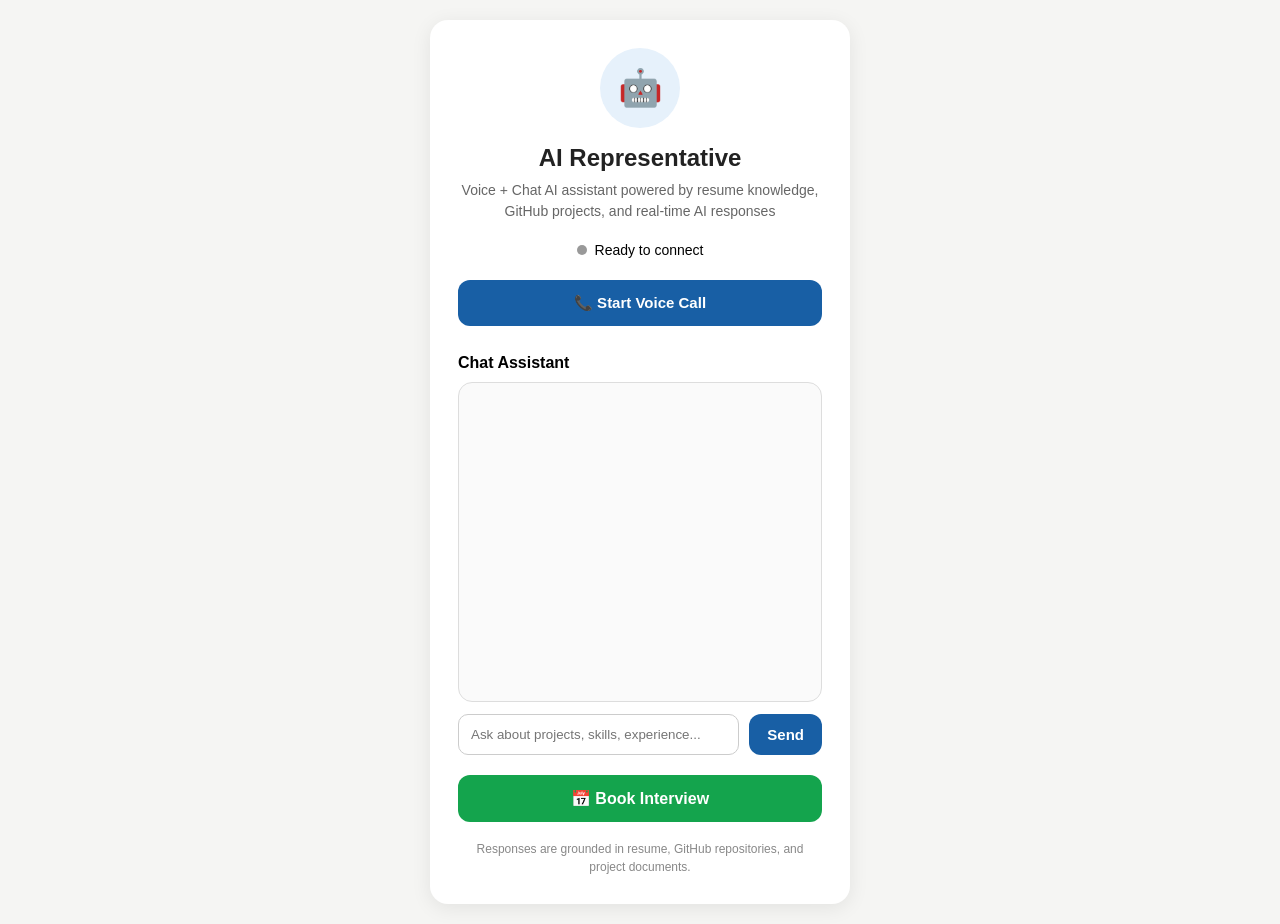
==== frontend/index.html @ 7b81293d "impelement chat feature also" ====
<!DOCTYPE html>
<html lang="en">

<head>

  <meta charset="UTF-8" />

  <meta
    name="viewport"
    content="width=device-width, initial-scale=1.0"
  />

  <title>
    AI Persona Assistant
  </title>

  <link
    rel="stylesheet"
    href="style.css"
  />

</head>

<body>

  <div class="container">

    <div class="card">

      <!-- AVATAR -->

      <div class="avatar">
        🤖
      </div>

      <!-- TITLE -->

      <h2>
        AI Representative
      </h2>

      <p class="subtitle">

        Voice + Chat AI assistant powered by
        resume knowledge, GitHub projects,
        and real-time AI responses

      </p>

      <!-- STATUS -->

      <div class="status">

        <span
          class="dot"
          id="dot"
        ></span>

        <span id="statusText">

          Ready to connect

        </span>

      </div>

      <!-- VOICE -->

      <button
        id="callBtn"
        class="call-btn"
      >

        📞 Start Voice Call

      </button>

      <!-- CHAT -->

      <div class="chat-container">

        <div class="chat-title">

          Chat Assistant

        </div>

        <div id="messages"></div>

        <div class="input-area">

          <input
            type="text"
            id="userInput"
            placeholder="Ask about projects, skills, experience..."
          />

          <button
            class="send-btn"
            id="sendBtn"
          >

            Send

          </button>

        </div>

      </div>

      <!-- BOOKING -->

      <a
        href="YOUR_CALENDLY_LINK"
        target="_blank"
        class="booking-btn"
      >

        📅 Book Interview

      </a>

      <!-- NOTE -->

      <p class="note">

        Responses are grounded in resume,
        GitHub repositories, and project documents.

      </p>

    </div>

  </div>

  <!-- MAIN SCRIPT -->

  <script type="module" src="script.js"></script>

</body>

</html>
---- frontend/style.css ----
*{
  margin:0;
  padding:0;
  box-sizing:border-box;
}

body{
  font-family:Arial, sans-serif;
  background:#f5f5f3;
  min-height:100vh;
  display:flex;
  align-items:center;
  justify-content:center;
  padding:20px;
}

.container{
  width:100%;
  max-width:420px;
}

.card{
  background:white;
  border-radius:18px;
  padding:28px;
  box-shadow:0 4px 20px rgba(0,0,0,0.08);
}

.avatar{
  width:80px;
  height:80px;
  border-radius:50%;
  background:#e6f1fb;
  display:flex;
  align-items:center;
  justify-content:center;
  margin:auto;
  font-size:36px;
}

h2{
  margin-top:16px;
  text-align:center;
  color:#222;
}

.subtitle{
  text-align:center;
  margin-top:8px;
  color:#666;
  font-size:14px;
  line-height:1.5;
}

.status{
  margin-top:20px;
  display:flex;
  align-items:center;
  justify-content:center;
  gap:8px;
  font-size:14px;
}

.dot{
  width:10px;
  height:10px;
  border-radius:50%;
  background:#999;
}

.dot.live{
  background:#14a44d;
  animation:pulse 1s infinite;
}

@keyframes pulse{
  0%{opacity:1;}
  50%{opacity:0.4;}
  100%{opacity:1;}
}

button{
  width:100%;
  padding:14px;
  border:none;
  border-radius:12px;
  cursor:pointer;
  font-size:15px;
  font-weight:bold;
  transition:0.2s;
}

.call-btn{
  margin-top:22px;
  background:#185FA5;
  color:white;
}

.call-btn:hover{
  background:#0f4b86;
}

.call-btn.end{
  background:#c62828;
}

.chat-container{
  margin-top:28px;
}

.chat-title{
  font-size:16px;
  font-weight:bold;
  margin-bottom:10px;
}

#messages{
  height:320px;
  overflow-y:auto;
  border:1px solid #ddd;
  border-radius:14px;
  padding:14px;
  background:#fafafa;
}

.message{
  margin-bottom:14px;
  line-height:1.6;
  font-size:14px;
}

.user-msg{
  color:#185FA5;
}

.bot-msg{
  color:#14a44d;
}

.input-area{
  display:flex;
  gap:10px;
  margin-top:12px;
}

#userInput{
  flex:1;
  padding:12px;
  border-radius:10px;
  border:1px solid #ccc;
  outline:none;
}

.send-btn{
  width:auto;
  padding:12px 18px;
  background:#185FA5;
  color:white;
}

.booking-btn{
  margin-top:20px;
  background:#14a44d;
  color:white;
  text-decoration:none;
  display:block;
  text-align:center;
  padding:14px;
  border-radius:12px;
  font-weight:bold;
}

.note{
  margin-top:18px;
  text-align:center;
  font-size:12px;
  color:#888;
  line-height:1.5;
}
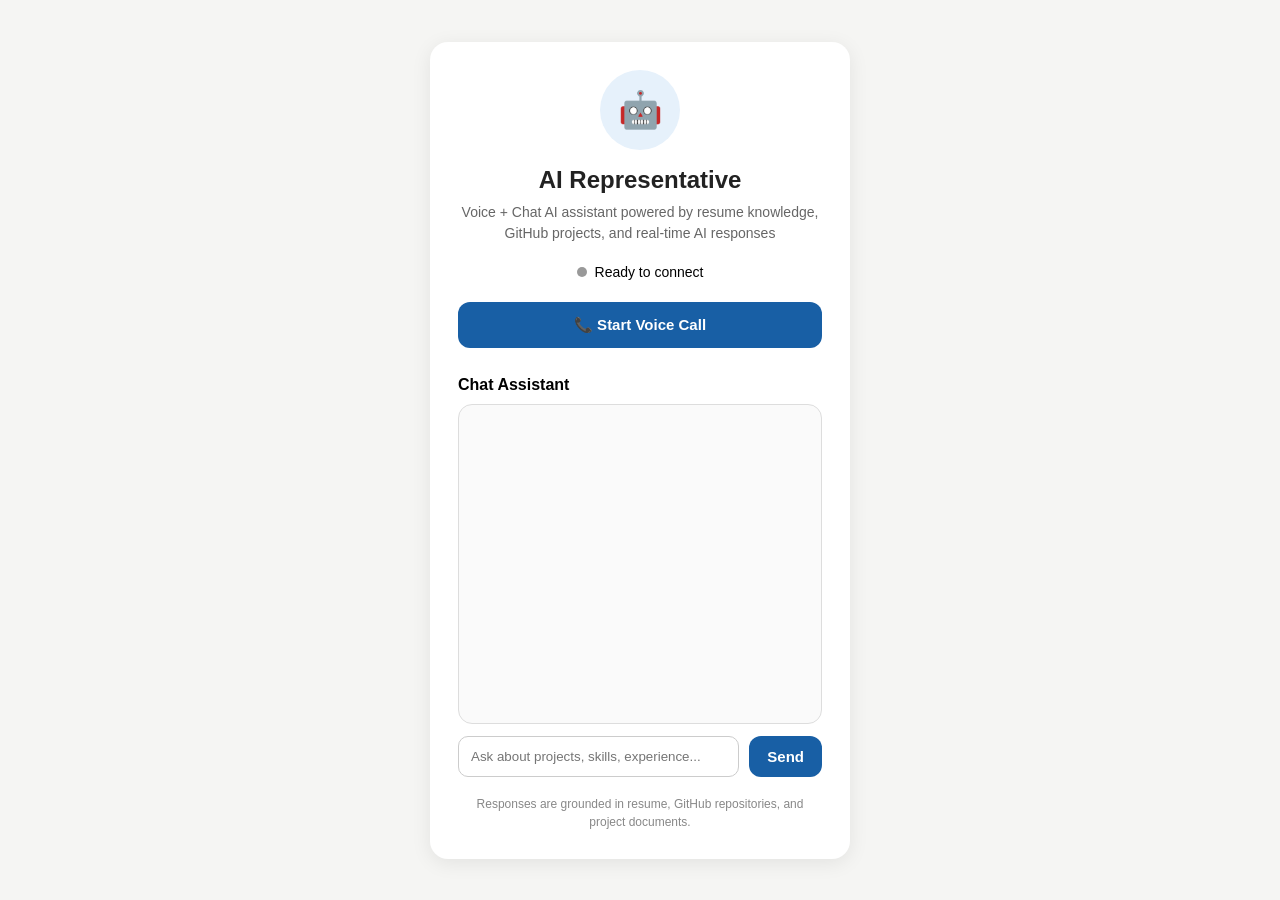
==== commit 169f8d4b: "remove book interview button" ====
--- a/frontend/index.html
+++ b/frontend/index.html
@@ -108,18 +108,6 @@
 
       </div>
 
-      <!-- BOOKING -->
-
-      <a
-        href="YOUR_CALENDLY_LINK"
-        target="_blank"
-        class="booking-btn"
-      >
-
-        📅 Book Interview
-
-      </a>
-
       <!-- NOTE -->
 
       <p class="note">
